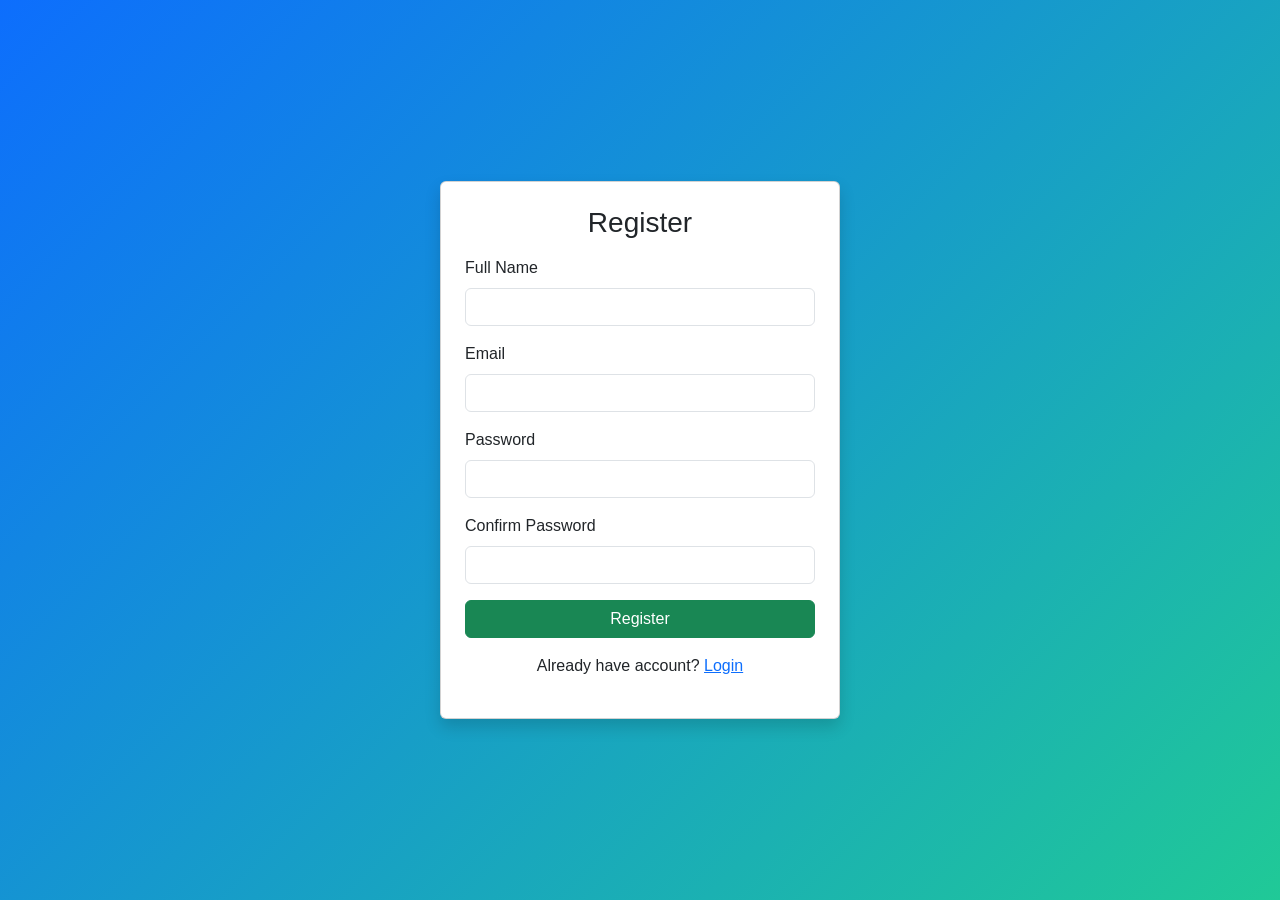
==== register.html @ f1b7c433 "Add Bootstrap" ====
<!DOCTYPE html>
<html lang="en">
<head>
  <meta charset="UTF-8">
  <meta name="viewport" content="width=device-width, initial-scale=1.0">
  <title>Register Page</title>
  <link href="https://cdn.jsdelivr.net/npm/bootstrap@5.3.3/dist/css/bootstrap.min.css" rel="stylesheet">
  <link rel="stylesheet" href="style.css">
</head>
<body class="d-flex justify-content-center align-items-center vh-100 bg-light">
  <div class="card p-4 shadow" style="width: 400px;">
    <h3 class="text-center mb-3">Register</h3>
    <form id="registerForm">
      <div class="mb-3">
        <label class="form-label">Full Name</label>
        <input type="text" class="form-control" required>
      </div>
      <div class="mb-3">
        <label class="form-label">Email</label>
        <input type="email" class="form-control" id="regEmail" required>
      </div>
      <div class="mb-3">
        <label class="form-label">Password</label>
        <input type="password" class="form-control" id="regPass" required>
      </div>
      <div class="mb-3">
        <label class="form-label">Confirm Password</label>
        <input type="password" class="form-control" id="regConfirm" required>
      </div>
      <button type="submit" class="btn btn-success w-100">Register</button>
    </form>
    <p class="text-center mt-3">Already have account? <a href="index.html">Login</a></p>
  </div>
  <script src="script.js"></script>
</body>
</html>
---- style.css ----
:root {
  --primary-color: #0d6efd;
  --accent-color: #20c997;
}

body {
  font-family: 'Poppins', sans-serif;
  background: linear-gradient(135deg, var(--primary-color), var(--accent-color));
  scroll-behavior: smooth;
}

.animate-card {
  border-radius: 20px;
  animation: fadeInUp 0.8s ease-in-out;
  transition: transform 0.3s;
}
.animate-card:hover {
  transform: translateY(-8px);
}

@keyframes fadeInUp {
  from {opacity: 0; transform: translateY(30px);}
  to {opacity: 1; transform: translateY(0);}
}

.btn-primary {
  background: var(--primary-color);
  border: none;
}
.btn-primary:hover {
  background: var(--accent-color);
}
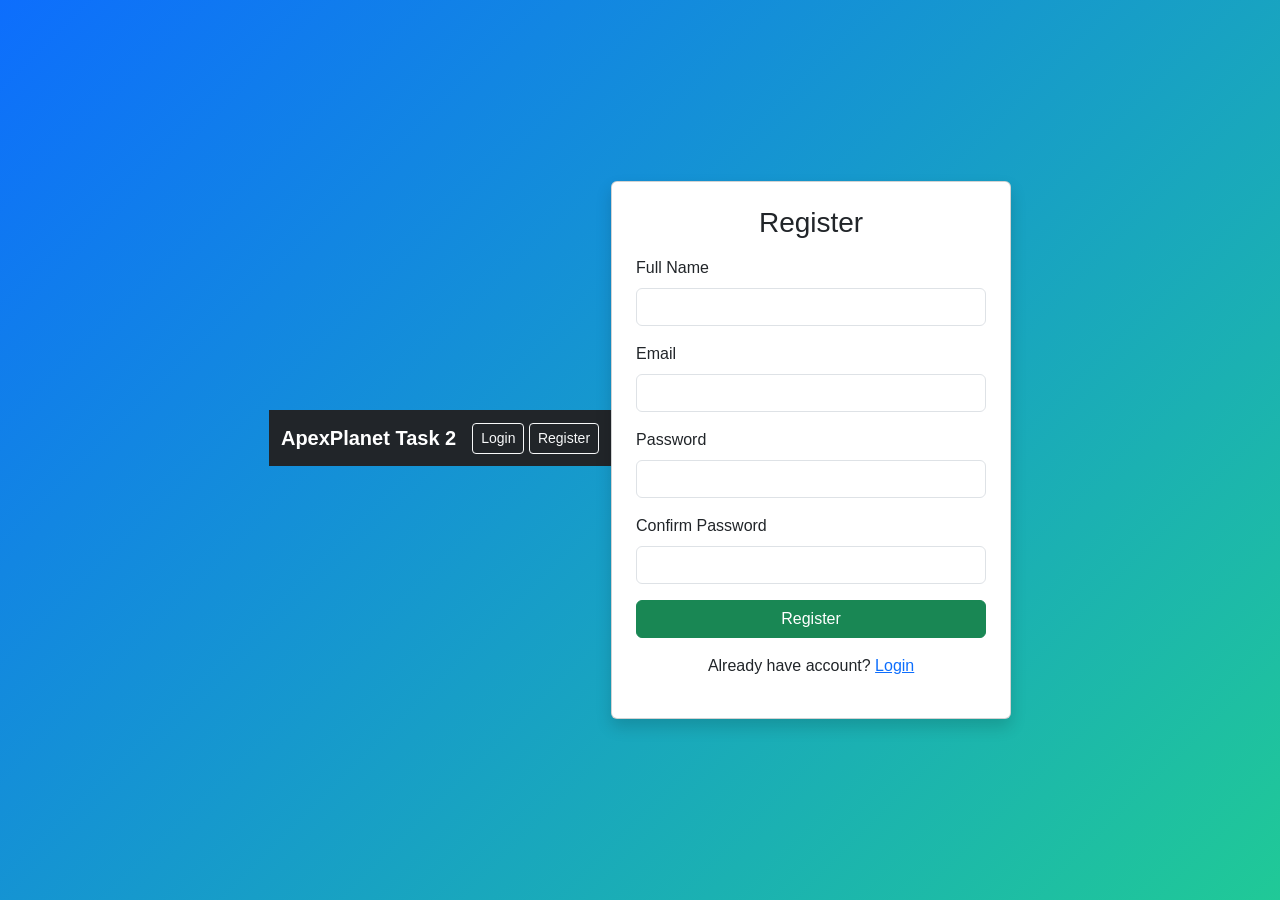
==== commit 51c27d3c: "Add nav bar and validation" ====
--- a/register.html
+++ b/register.html
@@ -8,6 +8,17 @@
   <link rel="stylesheet" href="style.css">
 </head>
 <body class="d-flex justify-content-center align-items-center vh-100 bg-light">
+    <!-- Navbar -->
+<nav class="navbar navbar-dark bg-dark mb-4">
+  <div class="container">
+    <a class="navbar-brand fw-bold" href="index.html">ApexPlanet Task 2</a>
+    <div>
+      <a class="btn btn-outline-light btn-sm" href="index.html">Login</a>
+      <a class="btn btn-outline-light btn-sm" href="register.html">Register</a>
+    </div>
+  </div>
+</nav>
+
   <div class="card p-4 shadow" style="width: 400px;">
     <h3 class="text-center mb-3">Register</h3>
     <form id="registerForm">
--- a/style.css
+++ b/style.css
@@ -29,4 +29,36 @@
 }
 .btn-primary:hover {
   background: var(--accent-color);
+}
+
+/* Card Animation */
+.animate-card {
+  animation: fadeInUp 0.8s ease;
+}
+
+@keyframes fadeInUp {
+  from {
+    opacity: 0;
+    transform: translateY(30px);
+  }
+  to {
+    opacity: 1;
+    transform: translateY(0);
+  }
+}
+
+/* Button Hover Effect */
+.btn-primary {
+  transition: all 0.3s ease;
+}
+.btn-primary:hover {
+  transform: translateY(-2px);
+  box-shadow: 0 8px 15px rgba(0,123,255,0.3);
+}
+
+/* Input Focus Effect */
+.form-control:focus {
+  border-color: #0d6efd;
+  box-shadow: 0 0 0 0.25rem rgba(13,110,253,.25);
+  transition: all 0.3s ease;
 }
